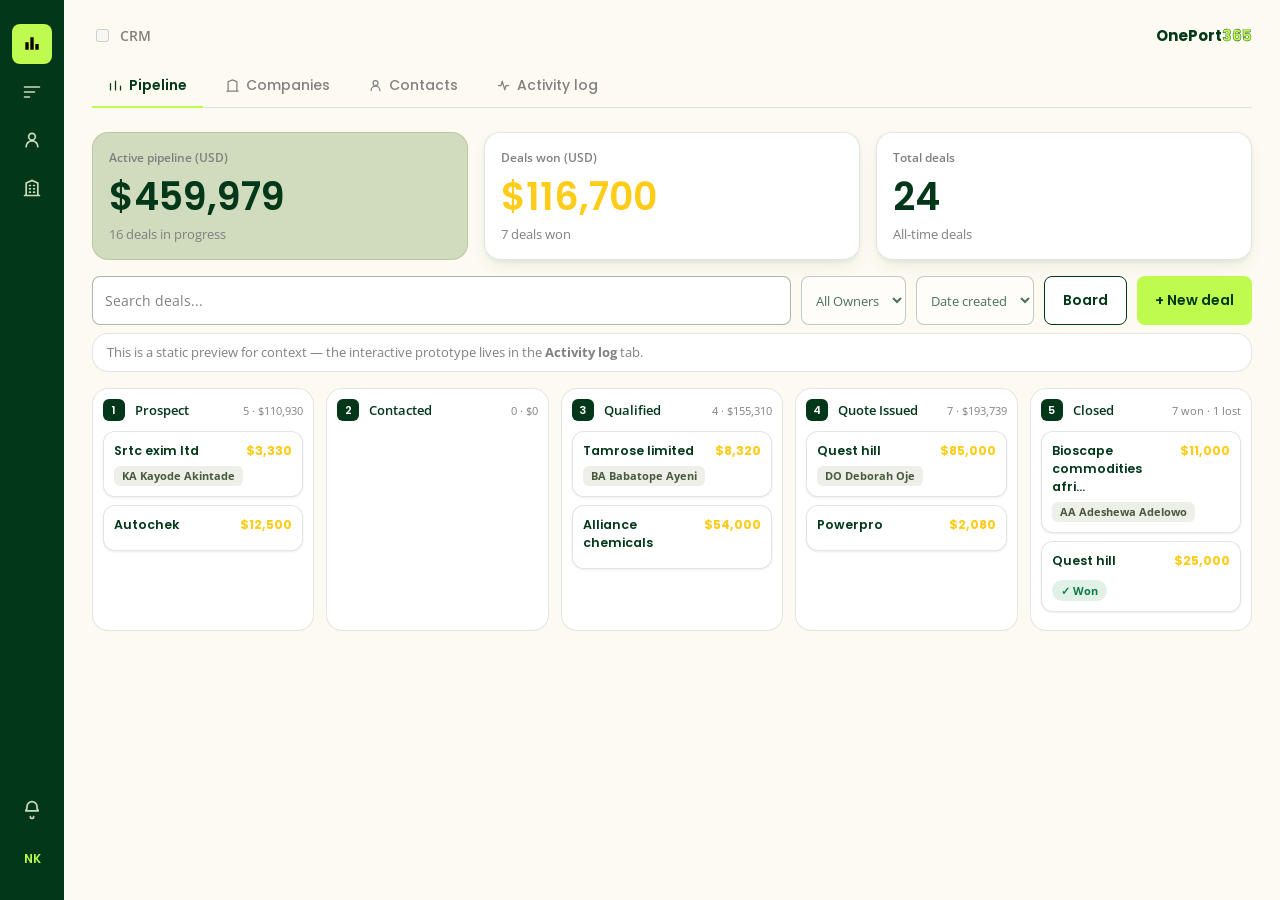
==== index.html @ f482fa31 "Adopt the real OnePort 365 design system across the activity log build Nkechi shared the official On" ====
<!doctype html>
<html lang="en">
<head>
  <meta charset="UTF-8" />
  <meta name="viewport" content="width=device-width, initial-scale=1.0" />
  <title>OnePort365 CRM — Activity Log Prototype</title>
  <link rel="preconnect" href="https://fonts.googleapis.com" />
  <link rel="preconnect" href="https://fonts.gstatic.com" crossorigin />
  <link rel="stylesheet" href="https://fonts.googleapis.com/css2?family=Poppins:wght@400;600;700&family=Open+Sans:wght@400;500;700&display=swap" />
  <link rel="stylesheet" href="styles.css" />
</head>
<body>
  <div class="app">
    <!-- Sidebar -->
    <aside class="sidebar">
      <div class="sidebar-icon active" title="CRM">
        <svg viewBox="0 0 24 24"><path d="M4 19h4V10H4v9zm6 0h4V4h-4v15zm6 0h4v-7h-4v7z"/></svg>
      </div>
      <div class="sidebar-icon" title="Pipeline">
        <svg viewBox="0 0 24 24"><path d="M3 6h18M3 12h12M3 18h6" stroke="currentColor" stroke-width="2" fill="none" stroke-linecap="round"/></svg>
      </div>
      <div class="sidebar-icon" title="Contacts">
        <svg viewBox="0 0 24 24"><path d="M12 12a4 4 0 100-8 4 4 0 000 8zm-7 8a7 7 0 0114 0" stroke="currentColor" stroke-width="2" fill="none" stroke-linecap="round"/></svg>
      </div>
      <div class="sidebar-icon" title="Companies">
        <svg viewBox="0 0 24 24"><path d="M3 21h18M5 21V6l7-3 7 3v15M9 9h1M14 9h1M9 13h1M14 13h1M9 17h1M14 17h1" stroke="currentColor" stroke-width="2" fill="none" stroke-linecap="round"/></svg>
      </div>
      <div class="sidebar-spacer"></div>
      <div class="sidebar-icon" title="Notifications">
        <svg viewBox="0 0 24 24"><path d="M6 8a6 6 0 1112 0c0 4 2 5 2 5H4s2-1 2-5zM10 20a2 2 0 004 0" stroke="currentColor" stroke-width="2" fill="none" stroke-linecap="round"/></svg>
      </div>
      <div class="sidebar-avatar" id="currentUserAvatar" title="Current user">NK</div>
    </aside>

    <!-- Main -->
    <main class="main">
      <header class="topbar">
        <div class="topbar-title">
          <input type="checkbox" disabled />
          <span>CRM</span>
        </div>
        <div class="brand">OnePort<span>365</span></div>
      </header>

      <nav class="tabs">
        <button class="tab-btn active" data-tab="pipeline">
          <svg viewBox="0 0 24 24" class="tab-icon"><path d="M4 19V9M12 19V5M20 19v-6" stroke="currentColor" stroke-width="2" fill="none" stroke-linecap="round"/></svg>
          Pipeline
        </button>
        <button class="tab-btn" data-tab="companies">
          <svg viewBox="0 0 24 24" class="tab-icon"><path d="M3 21h18M5 21V6l7-3 7 3v15" stroke="currentColor" stroke-width="2" fill="none" stroke-linecap="round"/></svg>
          Companies
        </button>
        <button class="tab-btn" data-tab="contacts">
          <svg viewBox="0 0 24 24" class="tab-icon"><path d="M12 12a4 4 0 100-8 4 4 0 000 8zm-7 8a7 7 0 0114 0" stroke="currentColor" stroke-width="2" fill="none" stroke-linecap="round"/></svg>
          Contacts
        </button>
        <button class="tab-btn" data-tab="activity">
          <svg viewBox="0 0 24 24" class="tab-icon"><path d="M4 12h4l2-7 4 14 2-7h4" stroke="currentColor" stroke-width="2" fill="none" stroke-linecap="round" stroke-linejoin="round"/></svg>
          Activity log
        </button>
      </nav>

      <!-- PIPELINE TAB (context stub, matches reference image) -->
      <section class="tab-panel active" id="panel-pipeline">
        <div class="stat-cards">
          <div class="stat-card highlight">
            <div class="stat-label">Active pipeline (USD)</div>
            <div class="stat-value">$459,979</div>
            <div class="stat-sub">16 deals in progress</div>
          </div>
          <div class="stat-card">
            <div class="stat-label">Deals won (USD)</div>
            <div class="stat-value gold">$116,700</div>
            <div class="stat-sub">7 deals won</div>
          </div>
          <div class="stat-card">
            <div class="stat-label">Total deals</div>
            <div class="stat-value">24</div>
            <div class="stat-sub">All-time deals</div>
          </div>
        </div>
        <div class="pipeline-toolbar">
          <input class="search-input" placeholder="Search deals..." disabled />
          <select disabled><option>All Owners</option></select>
          <select disabled><option>Date created</option></select>
          <button class="btn btn-outline" disabled>Board</button>
          <button class="btn btn-primary" disabled>+ New deal</button>
        </div>
        <div class="pipeline-note">This is a static preview for context — the interactive prototype lives in the <strong>Activity log</strong> tab.</div>
        <div class="board">
          <div class="board-col">
            <div class="board-col-head"><span class="stage-num">1</span> Prospect <span class="board-col-count">5 · $110,930</span></div>
            <div class="deal-card"><div class="deal-top"><span>Srtc exim ltd</span><b>$3,330</b></div><span class="chip-owner">KA Kayode Akintade</span></div>
            <div class="deal-card"><div class="deal-top"><span>Autochek</span><b>$12,500</b></div></div>
          </div>
          <div class="board-col">
            <div class="board-col-head"><span class="stage-num">2</span> Contacted <span class="board-col-count">0 · $0</span></div>
          </div>
          <div class="board-col">
            <div class="board-col-head"><span class="stage-num">3</span> Qualified <span class="board-col-count">4 · $155,310</span></div>
            <div class="deal-card"><div class="deal-top"><span>Tamrose limited</span><b>$8,320</b></div><span class="chip-owner">BA Babatope Ayeni</span></div>
            <div class="deal-card"><div class="deal-top"><span>Alliance chemicals</span><b>$54,000</b></div></div>
          </div>
          <div class="board-col">
            <div class="board-col-head"><span class="stage-num">4</span> Quote Issued <span class="board-col-count">7 · $193,739</span></div>
            <div class="deal-card"><div class="deal-top"><span>Quest hill</span><b>$85,000</b></div><span class="chip-owner">DO Deborah Oje</span></div>
            <div class="deal-card"><div class="deal-top"><span>Powerpro</span><b>$2,080</b></div></div>
          </div>
          <div class="board-col">
            <div class="board-col-head"><span class="stage-num">5</span> Closed <span class="board-col-count">7 won · 1 lost</span></div>
            <div class="deal-card"><div class="deal-top"><span>Bioscape commodities afri...</span><b>$11,000</b></div><span class="chip-owner">AA Adeshewa Adelowo</span></div>
            <div class="deal-card"><div class="deal-top"><span>Quest hill</span><b>$25,000</b></div><span class="won-tag">✓ Won</span></div>
          </div>
        </div>
      </section>

      <!-- COMPANIES TAB (stub) -->
      <section class="tab-panel" id="panel-companies">
        <div class="empty-stub">
          <h3>Companies</h3>
          <p>Not part of this prototype. See the <strong>Activity log</strong> tab for the interactive flow.</p>
        </div>
      </section>

      <!-- CONTACTS TAB (stub) -->
      <section class="tab-panel" id="panel-contacts">
        <div class="empty-stub">
          <h3>Contacts</h3>
          <p>Not part of this prototype. See the <strong>Activity log</strong> tab for the interactive flow.</p>
        </div>
      </section>

      <!-- ACTIVITY LOG TAB -->
      <section class="tab-panel" id="panel-activity">
        <div class="activity-header">
          <div>
            <h2>Activity log</h2>
            <p class="muted" id="activityCountLabel">Showing all activity</p>
          </div>
          <button class="btn btn-primary" id="openAddActivity">+ Add activity</button>
        </div>

        <div class="activity-toolbar">
          <input type="search" id="activitySearch" class="search-input" placeholder="Search by customer, sales owner or meeting type..." />
          <label class="field-inline">
            <span>Sales team</span>
            <select id="repFilter">
              <option value="all">All reps (manager view)</option>
            </select>
          </label>
          <label class="field-inline">
            <span>Status</span>
            <select id="statusFilter">
              <option value="all">All statuses</option>
              <option value="Scheduled">Scheduled</option>
              <option value="Completed">Completed</option>
              <option value="Cancelled">Cancelled</option>
            </select>
          </label>
          <button class="btn btn-ghost" id="resetDataBtn" title="Reset prototype data">Reset demo data</button>
        </div>

        <div class="table-wrap">
          <table class="activity-table">
            <thead>
              <tr>
                <th>Customer name</th>
                <th>Date</th>
                <th>Time</th>
                <th>Sales owner</th>
                <th>Meeting type</th>
                <th>Status</th>
                <th class="action-col">Action</th>
              </tr>
            </thead>
            <tbody id="activityTableBody">
              <!-- rendered by app.js -->
            </tbody>
          </table>
          <div class="table-empty" id="tableEmptyState" hidden>No activity logged yet — click “Add activity” to log the first one.</div>
        </div>
      </section>
    </main>
  </div>

  <!-- Add / View / Edit Activity Modal -->
  <div class="modal-overlay" id="activityModalOverlay" hidden>
    <div class="modal" role="dialog" aria-modal="true" aria-labelledby="modalTitle">
      <div class="modal-head">
        <div>
          <h3 id="modalTitle">Add Activity</h3>
          <p class="muted" id="modalSubtitle">Enter the details below to add a new activity</p>
        </div>
        <button class="modal-close" id="closeModalBtn" aria-label="Close">&times;</button>
      </div>

      <form id="activityForm">
        <div class="field">
          <label class="op-input-wrap" for="fCustomer">
            <span class="op-notch">Customer / Company <span class="req">*</span></span>
            <input list="companyList" id="fCustomer" required placeholder="Select or type a company name" />
            <datalist id="companyList"></datalist>
          </label>
        </div>

        <div class="field">
          <label class="op-input-wrap" for="fMeetingType">
            <span class="op-notch">Meeting Type <span class="req">*</span></span>
            <select id="fMeetingType" required>
              <option value="Call">Call</option>
              <option value="Email">Email</option>
              <option value="In-Person Meeting">In-Person Meeting</option>
              <option value="TBD">TBD</option>
            </select>
          </label>
        </div>

        <div class="field">
          <label class="op-input-wrap" for="fPurpose">
            <span class="op-notch" id="fPurposeLabel">Call Purpose <span class="req">*</span></span>
            <input id="fPurpose" required placeholder="What is this call about" />
          </label>
        </div>

        <div class="field-row">
          <div class="field">
            <label class="op-input-wrap" for="fDate">
              <span class="op-notch">Date <span class="req">*</span></span>
              <input type="date" id="fDate" required />
            </label>
          </div>
          <div class="field">
            <label class="op-input-wrap" for="fTime">
              <span class="op-notch">Time <span class="req">*</span></span>
              <input type="time" id="fTime" required />
            </label>
          </div>
        </div>

        <div class="field-row">
          <div class="field">
            <label class="op-input-wrap" for="fDuration">
              <span class="op-notch">Duration (minutes)</span>
              <input type="number" id="fDuration" min="0" placeholder="Eg 30" />
            </label>
          </div>
          <div class="field">
            <label class="op-input-wrap" for="fOwner">
              <span class="op-notch">Sales owner <span class="req">*</span></span>
              <select id="fOwner" required></select>
            </label>
          </div>
        </div>

        <div class="field" id="statusFieldWrap" hidden>
          <label class="op-input-wrap" for="fStatus">
            <span class="op-notch">Status</span>
            <select id="fStatus">
              <option value="Scheduled">Scheduled</option>
              <option value="Completed">Completed</option>
              <option value="Cancelled">Cancelled</option>
            </select>
          </label>
        </div>

        <div class="field">
          <label class="op-input-wrap" for="fNotes">
            <span class="op-notch">Notes <span class="req">*</span></span>
            <textarea id="fNotes" required placeholder="Additional notes" rows="3"></textarea>
          </label>
        </div>

        <div class="modal-actions">
          <button type="button" class="btn btn-danger-text" id="deleteActivityBtn" hidden>Delete</button>
          <div class="modal-actions-right">
            <button type="button" class="btn btn-outline" id="cancelModalBtn">Cancel</button>
            <button type="submit" class="btn btn-primary" id="saveActivityBtn">Save Activity</button>
          </div>
        </div>
      </form>
    </div>
  </div>

  <div class="toast" id="toast" hidden></div>

  <script src="app.js"></script>
</body>
</html>
---- styles.css ----
@import url("./design/tokens.css");

* { box-sizing: border-box; }

[hidden] { display: none !important; }

@media (prefers-reduced-motion: reduce) {
  * { animation-duration: 0.01ms !important; transition-duration: 0.01ms !important; }
}

body {
  margin: 0;
  background: var(--op-cream);
  color: var(--op-silver-dark);
  font-family: var(--op-font-body);
  font-size: 14px;
  font-variant-numeric: tabular-nums;
  -webkit-font-smoothing: antialiased;
}

:focus-visible {
  outline: 2px solid var(--op-dark-green);
  outline-offset: 2px;
}

.app {
  display: flex;
  min-height: 100vh;
}

/* Sidebar */
.sidebar {
  width: 64px;
  background: var(--op-dark-green);
  display: flex;
  flex-direction: column;
  align-items: center;
  padding: var(--op-space-6) 0;
  gap: var(--op-space-2);
  flex-shrink: 0;
}

.sidebar-icon {
  width: 40px;
  height: 40px;
  display: flex;
  align-items: center;
  justify-content: center;
  border-radius: var(--op-radius-md);
  color: var(--op-light-green);
  cursor: pointer;
}

.sidebar-icon svg { width: 20px; height: 20px; }
.sidebar-icon.active { background: var(--op-accent-lime); color: var(--op-dark-green); }
.sidebar-icon:hover:not(.active) { background: rgba(255, 255, 255, 0.1); color: #fff; }
.sidebar-spacer { flex: 1; }

.sidebar-avatar {
  width: 34px;
  height: 34px;
  border-radius: var(--op-radius-lg);
  background: var(--op-avatar-1-bg);
  color: var(--op-avatar-1-text);
  display: flex;
  align-items: center;
  justify-content: center;
  font-family: var(--op-font-display);
  font-weight: 600;
  font-size: 12px;
  margin-top: 4px;
}

/* Main */
.main {
  flex: 1;
  min-width: 0;
  padding: var(--op-space-6) 28px 40px;
}

.topbar {
  display: flex;
  align-items: center;
  justify-content: space-between;
  margin-bottom: 18px;
}

.topbar-title {
  display: flex;
  align-items: center;
  gap: var(--op-space-2);
  font-weight: 600;
  color: var(--op-silver-light);
}

.brand {
  font-family: var(--op-font-display);
  font-weight: 700;
  color: var(--op-dark-green);
  font-size: 15px;
}
.brand span { color: var(--op-accent-lime); -webkit-text-stroke: 0.4px var(--op-dark-green); }

.tabs {
  display: flex;
  gap: 6px;
  border-bottom: 1px solid var(--op-border-card);
  margin-bottom: var(--op-space-6);
}

.tab-btn {
  display: flex;
  align-items: center;
  gap: 6px;
  border: none;
  background: none;
  padding: 10px var(--op-space-4);
  font-family: var(--op-font-display);
  font-size: 14px;
  font-weight: 500;
  color: var(--op-silver-light);
  cursor: pointer;
  border-bottom: 2px solid transparent;
  margin-bottom: -1px;
}

.tab-icon { width: 15px; height: 15px; }

.tab-btn:hover { color: var(--op-dark-green); }
.tab-btn.active {
  color: var(--op-dark-green);
  border-bottom-color: var(--op-accent-lime);
  font-weight: 600;
}

.tab-panel { display: none; }
.tab-panel.active { display: block; }

.empty-stub {
  background: var(--op-white);
  border: 1px dashed var(--op-border-card);
  border-radius: var(--op-radius-xl);
  padding: 48px;
  text-align: center;
  color: var(--op-silver-light);
}
.empty-stub h3 { margin-top: 0; color: var(--op-dark-green); font-family: var(--op-font-display); }

/* Pipeline stub */
.stat-cards {
  display: grid;
  grid-template-columns: repeat(3, minmax(0, 1fr));
  gap: var(--op-space-4);
  margin-bottom: var(--op-space-4);
}
.stat-card {
  background: var(--op-white);
  border: 1px solid var(--op-border-card);
  border-radius: var(--op-radius-xl);
  padding: var(--op-space-4);
  box-shadow: var(--op-elevation-2);
}
.stat-card.highlight { background: var(--op-light-green); border-color: var(--op-border-card); box-shadow: none; }
.stat-label { font-size: 12px; font-weight: 600; color: var(--op-silver-light); margin-bottom: var(--op-space-3); }
.stat-value { font-family: var(--op-font-display); font-size: 38px; font-weight: 600; line-height: 1; color: var(--op-dark-green); }
.stat-value.gold { color: var(--op-gold); }
.stat-sub { font-size: 12.5px; color: var(--op-silver-light); margin-top: 10px; }

.pipeline-toolbar {
  display: flex;
  gap: 10px;
  margin-bottom: var(--op-space-2);
  flex-wrap: wrap;
}
.pipeline-toolbar select { padding: 8px 10px; border-radius: var(--op-radius-md); border: 1.5px solid var(--op-border-input); background: var(--op-white); color: var(--op-dark-green); font-family: inherit; }
.pipeline-note {
  font-size: 12.5px;
  color: var(--op-silver-light);
  background: var(--op-white);
  border: 1px solid var(--op-border-card);
  border-radius: var(--op-radius-xl);
  padding: 10px 14px;
  margin-bottom: var(--op-space-4);
}

.board {
  display: grid;
  grid-template-columns: repeat(5, minmax(0, 1fr));
  gap: var(--op-space-3);
}
.board-col {
  background: var(--op-white);
  border: 1px solid var(--op-border-card);
  border-radius: var(--op-radius-xl);
  padding: 10px;
  min-height: 120px;
}
.board-col-head {
  font-size: 12.5px;
  font-weight: 600;
  display: flex;
  align-items: center;
  gap: 10px;
  margin-bottom: 10px;
  color: var(--op-dark-green);
}
.board-col-head .stage-num {
  width: 22px; height: 22px; border-radius: var(--op-radius-sm);
  background: var(--op-dark-green); color: #fff;
  display: grid; place-items: center;
  font-family: var(--op-font-display); font-weight: 600; font-size: 11px;
  flex-shrink: 0;
}
.board-col-count { margin-left: auto; font-weight: 400; color: var(--op-silver-light); font-size: 11px; }

.deal-card {
  background: var(--op-white);
  border: 1px solid var(--op-border-card);
  border-radius: var(--op-radius-lg);
  padding: 10px;
  margin-bottom: 8px;
  font-size: 12.5px;
  box-shadow: var(--op-elevation-1);
}
.deal-top { display: flex; justify-content: space-between; margin-bottom: 6px; gap: 8px; font-family: var(--op-font-display); font-weight: 600; color: var(--op-dark-green); }
.deal-top b { color: var(--op-gold); }
.chip-owner { display: inline-block; font-size: 10.5px; font-weight: 700; padding: 3px 8px; border-radius: var(--op-radius-sm); background: var(--op-chip-neutral-bg); color: var(--op-chip-neutral-text); }
.won-tag { display: inline-flex; align-items: center; gap: 4px; margin-top: 4px; font-size: 11px; font-weight: 700; padding: 3px 9px; border-radius: var(--op-radius-full); background: var(--op-chip-success-bg); color: var(--op-chip-success-text); }

/* Activity log */
.activity-header {
  display: flex;
  align-items: flex-start;
  justify-content: space-between;
  margin-bottom: var(--op-space-4);
  gap: var(--op-space-3);
}
.activity-header h2 { margin: 0 0 4px; font-family: var(--op-font-display); font-weight: 600; color: var(--op-dark-green); text-wrap: balance; }
.muted { color: var(--op-silver-light); margin: 0; font-size: 12.5px; }

.activity-toolbar {
  display: flex;
  align-items: center;
  gap: var(--op-space-3);
  margin-bottom: var(--op-space-4);
  flex-wrap: wrap;
}

.search-input {
  flex: 1;
  min-width: 220px;
  padding: 9px 12px;
  border-radius: var(--op-radius-md);
  border: 1.5px solid var(--op-border-input);
  font-size: 13.5px;
  font-family: inherit;
  background: var(--op-white);
  color: var(--op-dark-green);
}
.search-input:hover { border-color: var(--op-dark-green); }
.search-input:focus-visible { border-color: var(--op-dark-green); border-width: 2px; box-shadow: var(--op-focus-ring); outline: none; }
.search-input::placeholder { color: var(--op-silver-light); }

.field-inline {
  display: flex;
  align-items: center;
  gap: 6px;
  font-size: 12.5px;
  color: var(--op-silver-light);
}
.field-inline select {
  padding: 8px 10px;
  border-radius: var(--op-radius-md);
  border: 1.5px solid var(--op-border-input);
  background: var(--op-white);
  font-family: inherit;
  font-size: 13px;
  color: var(--op-dark-green);
}

.btn {
  border: none;
  border-radius: var(--op-radius-md);
  padding: 13px 18px;
  font-family: var(--op-font-display);
  font-size: 14px;
  font-weight: 600;
  cursor: pointer;
  transition: background-color .16s, color .16s;
}
.btn-primary { background: var(--op-accent-lime); color: var(--op-dark-green); }
.btn-primary:hover { background: var(--op-accent-lime-hover); }
.btn-outline { background: var(--op-white); border: 1.5px solid var(--op-dark-green); color: var(--op-dark-green); }
.btn-outline:hover { background: var(--op-dark-green); color: var(--op-accent-lime); }
.btn-ghost { background: transparent; color: var(--op-dark-green); border: none; text-decoration: underline; text-underline-offset: 2px; font-family: var(--op-font-body); font-weight: 700; padding: 9px 4px; }
.btn-ghost:hover { color: var(--op-success); }
.btn-danger-text { background: none; color: var(--op-chip-error-text); font-family: var(--op-font-body); font-weight: 700; padding: 9px 4px; border: none; cursor: pointer; }

.table-wrap {
  background: var(--op-white);
  border: 1px solid var(--op-border-card);
  border-radius: var(--op-radius-xl);
  overflow-x: auto;
  box-shadow: var(--op-elevation-1);
}

.activity-table { width: 100%; min-width: 720px; border-collapse: collapse; }
.activity-table th {
  text-align: left;
  font-family: var(--op-font-body);
  font-size: 11px;
  text-transform: uppercase;
  letter-spacing: .09em;
  font-weight: 700;
  color: var(--op-silver-light);
  background: var(--op-chip-neutral-bg);
  padding: 12px 16px;
  border-bottom: 1px solid var(--op-border-card);
  white-space: nowrap;
}
.activity-table td {
  padding: 12px 16px;
  border-bottom: 1px solid var(--op-border-divider);
  font-size: 13.5px;
  vertical-align: middle;
}
.activity-table tbody tr:last-child td { border-bottom: none; }
.activity-table tbody tr:hover { background: var(--op-chip-neutral-bg); }
.action-col { width: 90px; }

.customer-name { font-weight: 700; color: var(--op-dark-green); }

.owner-cell { display: flex; align-items: center; gap: 8px; }
.owner-avatar {
  width: 28px; height: 28px; border-radius: var(--op-radius-sm);
  font-family: var(--op-font-display); font-size: 11px; font-weight: 600;
  display: flex; align-items: center; justify-content: center;
  flex-shrink: 0;
}

.meeting-badge {
  display: inline-flex;
  align-items: center;
  gap: 4px;
  padding: 5px 11px;
  border-radius: var(--op-radius-sm);
  background: var(--op-chip-mode-bg);
  color: var(--op-chip-mode-text);
  font-size: 12px;
  font-weight: 700;
  white-space: nowrap;
}

.status-badge {
  display: inline-flex;
  align-items: center;
  gap: 6px;
  padding: 5px 11px;
  border-radius: var(--op-radius-sm);
  font-size: 12px;
  font-weight: 700;
  white-space: nowrap;
}
.status-badge::before {
  content: "";
  width: 6px; height: 6px; border-radius: 50%;
  background: currentColor;
  flex-shrink: 0;
}
.status-Scheduled { background: var(--op-chip-warning-bg); color: var(--op-chip-warning-text); }
.status-Completed { background: var(--op-chip-success-bg); color: var(--op-chip-success-text); }
.status-Cancelled { background: var(--op-chip-error-bg); color: var(--op-chip-error-text); }

.view-edit-btn {
  border: 1.5px solid var(--op-dark-green);
  background: var(--op-white);
  border-radius: var(--op-radius-md);
  padding: 6px 12px;
  font-family: var(--op-font-display);
  font-size: 12.5px;
  font-weight: 600;
  cursor: pointer;
  color: var(--op-dark-green);
  white-space: nowrap;
  transition: background-color .16s, color .16s;
}
.view-edit-btn:hover { background: var(--op-dark-green); color: var(--op-accent-lime); }

.table-empty {
  padding: 40px 16px;
  text-align: center;
  color: var(--op-silver-light);
  font-size: 13.5px;
}

/* Modal */
.modal-overlay {
  position: fixed;
  inset: 0;
  background: rgba(2, 56, 25, .45);
  display: flex;
  align-items: center;
  justify-content: center;
  z-index: 50;
  padding: var(--op-space-4);
}

.modal {
  background: var(--op-white);
  border-radius: var(--op-radius-xl);
  width: 100%;
  max-width: 460px;
  max-height: 90vh;
  overflow-y: auto;
  padding: var(--op-space-6);
  box-shadow: var(--op-elevation-3);
}

.modal-head {
  display: flex;
  justify-content: space-between;
  align-items: flex-start;
  margin-bottom: var(--op-space-4);
  gap: var(--op-space-3);
}
.modal-head h3 { margin: 0 0 4px; font-family: var(--op-font-display); font-weight: 600; color: var(--op-dark-green); }
.modal-close {
  border: none;
  background: none;
  font-size: 22px;
  line-height: 1;
  cursor: pointer;
  color: var(--op-silver-light);
}

/* Floating notched-label input — the OnePort 365 input foundation */
.field { margin-bottom: var(--op-space-4); }
.field-row { display: grid; grid-template-columns: 1fr 1fr; gap: var(--op-space-3); margin-bottom: var(--op-space-4); }
.field-row .field { margin-bottom: 0; }
.req { color: var(--op-error); }

.op-input-wrap {
  position: relative;
  display: block;
  border: 1.5px solid var(--op-border-input);
  border-radius: var(--op-radius-md);
  padding: 15px 14px;
  background: var(--op-white);
}
.op-input-wrap:hover { border-color: var(--op-dark-green); }
.op-input-wrap:focus-within {
  border: 2px solid var(--op-dark-green);
  padding: 14px 13px;
  box-shadow: var(--op-focus-ring);
}
.op-notch {
  position: absolute;
  top: -8px;
  left: 11px;
  background: var(--op-white);
  padding: 0 5px;
  font-size: 11px;
  font-weight: 600;
  color: var(--op-silver-light);
  pointer-events: none;
}
.op-input-wrap:hover .op-notch { color: var(--op-dark-green); }
.op-input-wrap:focus-within .op-notch { color: var(--op-dark-green); }

.op-input-wrap.has-error { border: 2px solid var(--op-error); padding: 14px 13px; }
.op-input-wrap.has-error .op-notch { color: var(--op-error); }

.field input, .field select, .field textarea {
  border: none;
  outline: none;
  width: 100%;
  font-size: 14px;
  font-family: var(--op-font-body);
  color: var(--op-dark-green);
  background: transparent;
}
.field input::placeholder, .field textarea::placeholder { color: var(--op-silver-light); }
.field textarea { resize: vertical; }
.field select { cursor: pointer; }

.modal-actions {
  display: flex;
  align-items: center;
  justify-content: space-between;
  margin-top: var(--op-space-4);
  gap: 10px;
}
.modal-actions-right { display: flex; gap: 10px; margin-left: auto; }

.toast {
  position: fixed;
  bottom: 24px;
  left: 50%;
  transform: translateX(-50%);
  background: var(--op-dark-green);
  color: var(--op-cream);
  padding: 10px 18px;
  border-radius: var(--op-radius-md);
  font-family: var(--op-font-body);
  font-weight: 600;
  font-size: 13px;
  box-shadow: var(--op-elevation-hero);
  z-index: 60;
}

@media (max-width: 900px) {
  .board { grid-template-columns: repeat(2, minmax(0,1fr)); }
  .stat-cards { grid-template-columns: 1fr; }
}
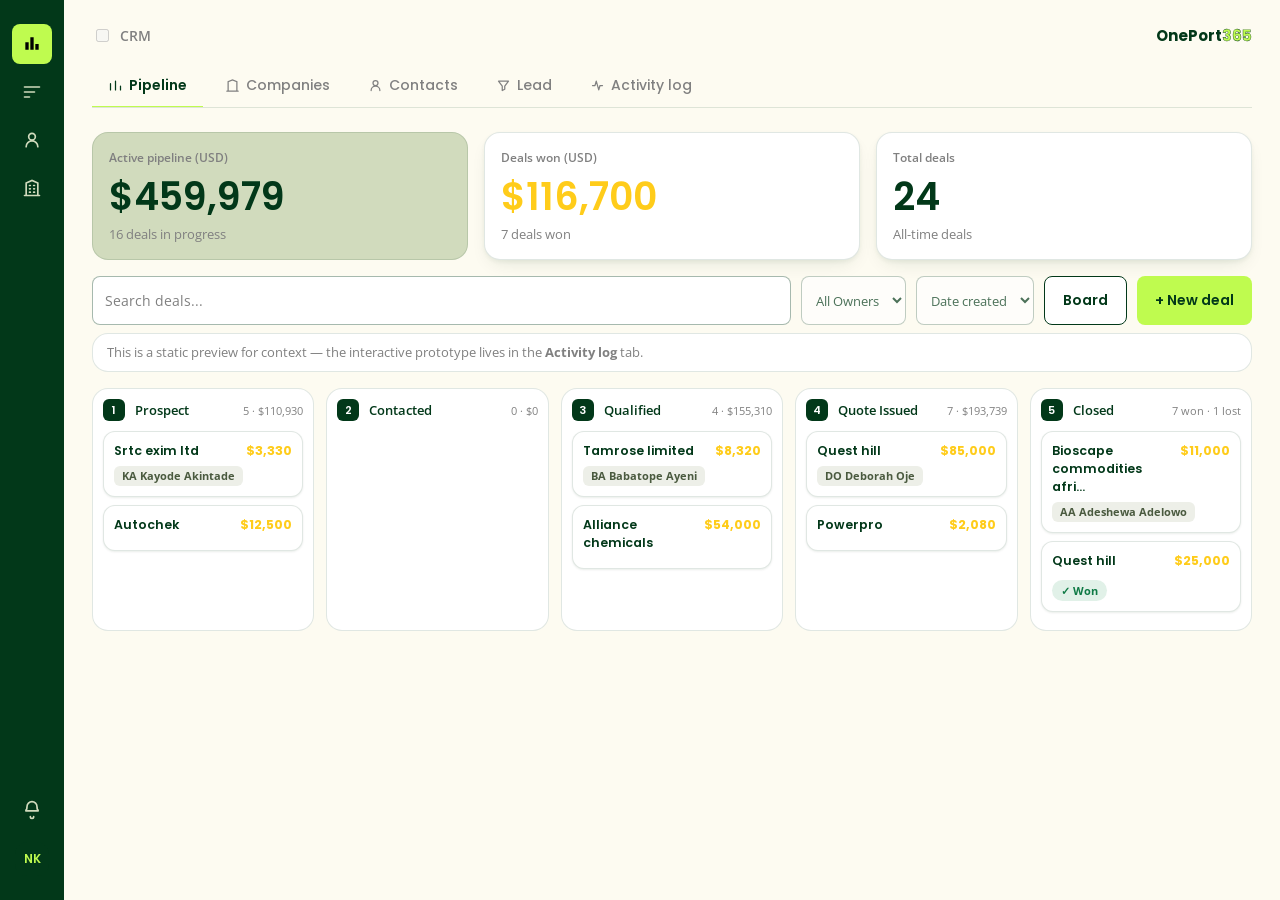
==== commit d7686f7b: "Add Lead tab to CRM prototype with lead table, view page and sales team assignment Lead table shows " ====
--- a/index.html
+++ b/index.html
@@ -3,7 +3,7 @@
 <head>
   <meta charset="UTF-8" />
   <meta name="viewport" content="width=device-width, initial-scale=1.0" />
-  <title>OnePort365 CRM — Activity Log Prototype</title>
+  <title>OnePort365 CRM — Lead &amp; Activity Prototype</title>
   <link rel="preconnect" href="https://fonts.googleapis.com" />
   <link rel="preconnect" href="https://fonts.gstatic.com" crossorigin />
   <link rel="stylesheet" href="https://fonts.googleapis.com/css2?family=Poppins:wght@400;600;700&family=Open+Sans:wght@400;500;700&display=swap" />
@@ -55,6 +55,10 @@
           <svg viewBox="0 0 24 24" class="tab-icon"><path d="M12 12a4 4 0 100-8 4 4 0 000 8zm-7 8a7 7 0 0114 0" stroke="currentColor" stroke-width="2" fill="none" stroke-linecap="round"/></svg>
           Contacts
         </button>
+        <button class="tab-btn" data-tab="lead">
+          <svg viewBox="0 0 24 24" class="tab-icon"><path d="M4 5h16l-6 8v5l-4 2v-7L4 5z" stroke="currentColor" stroke-width="2" fill="none" stroke-linejoin="round"/></svg>
+          Lead
+        </button>
         <button class="tab-btn" data-tab="activity">
           <svg viewBox="0 0 24 24" class="tab-icon"><path d="M4 12h4l2-7 4 14 2-7h4" stroke="currentColor" stroke-width="2" fill="none" stroke-linecap="round" stroke-linejoin="round"/></svg>
           Activity log
@@ -128,6 +132,116 @@
         <div class="empty-stub">
           <h3>Contacts</h3>
           <p>Not part of this prototype. See the <strong>Activity log</strong> tab for the interactive flow.</p>
+        </div>
+      </section>
+
+      <!-- LEAD TAB -->
+      <section class="tab-panel" id="panel-lead">
+        <!-- Lead list -->
+        <div id="leadListView">
+          <div class="stat-cards">
+            <div class="stat-card highlight">
+              <div class="stat-label">New leads</div>
+              <div class="stat-value" id="leadStatTotal">0</div>
+              <div class="stat-sub">From website enquiries</div>
+            </div>
+            <div class="stat-card">
+              <div class="stat-label">Awaiting assignment</div>
+              <div class="stat-value gold" id="leadStatUnassigned">0</div>
+              <div class="stat-sub">Not yet with a sales team member</div>
+            </div>
+            <div class="stat-card">
+              <div class="stat-label">Assigned</div>
+              <div class="stat-value" id="leadStatAssigned">0</div>
+              <div class="stat-sub">With the sales team</div>
+            </div>
+          </div>
+
+          <div class="activity-toolbar">
+            <input type="search" id="leadSearch" class="search-input" placeholder="Search by name, company, email or phone..." />
+            <label class="field-inline">
+              <span>Shipment mode</span>
+              <select id="leadModeFilter">
+                <option value="all">All modes</option>
+              </select>
+            </label>
+            <label class="field-inline">
+              <span>Assigned to</span>
+              <select id="leadAssigneeFilter">
+                <option value="all">Everyone</option>
+                <option value="unassigned">Unassigned</option>
+              </select>
+            </label>
+          </div>
+
+          <p class="muted table-count" id="leadCountLabel">Showing all leads</p>
+
+          <div class="table-wrap">
+            <table class="activity-table lead-table">
+              <thead>
+                <tr>
+                  <th>Customer full name</th>
+                  <th>Company name</th>
+                  <th>Company address</th>
+                  <th>Phone number</th>
+                  <th>Email</th>
+                  <th>Country</th>
+                  <th>Shipment mode</th>
+                  <th>Assigned to</th>
+                  <th class="action-col">Action</th>
+                </tr>
+              </thead>
+              <tbody id="leadTableBody">
+                <!-- rendered by leads.js -->
+              </tbody>
+            </table>
+            <div class="table-empty" id="leadEmptyState" hidden>No leads match your search or filters.</div>
+          </div>
+        </div>
+
+        <!-- Lead view page -->
+        <div id="leadDetailView" hidden>
+          <button type="button" class="back-link" id="leadBackBtn">
+            <svg viewBox="0 0 24 24" aria-hidden="true"><path d="M15 18l-6-6 6-6" stroke="currentColor" stroke-width="2" fill="none" stroke-linecap="round" stroke-linejoin="round"/></svg>
+            Back to leads
+          </button>
+
+          <div class="lead-hero">
+            <span class="lead-hero-avatar" id="leadDetailAvatar"></span>
+            <div class="lead-hero-text">
+              <h2 id="leadDetailName"></h2>
+              <p class="muted" id="leadDetailCompany"></p>
+            </div>
+            <div class="lead-hero-chips" id="leadDetailChips"></div>
+          </div>
+
+          <div class="lead-detail-grid">
+            <div class="panel-card">
+              <div class="eyebrow">Lead details</div>
+              <dl class="detail-list" id="leadDetailList">
+                <!-- rendered by leads.js -->
+              </dl>
+            </div>
+
+            <div class="panel-card assign-card">
+              <div class="eyebrow">Assign to sales team</div>
+              <p class="muted assign-help">Pick a sales team member to own this lead. They'll see it in their queue.</p>
+
+              <div class="assign-current" id="leadAssignCurrent"></div>
+
+              <div class="field">
+                <label class="op-input-wrap" for="leadAssignSelect">
+                  <span class="op-notch">Sales team <span class="req">*</span></span>
+                  <select id="leadAssignSelect">
+                    <option value="">Select a sales team member</option>
+                  </select>
+                </label>
+                <p class="field-error" id="leadAssignError" hidden>Select a sales team member to assign this lead.</p>
+              </div>
+
+              <button type="button" class="btn btn-primary btn-block" id="leadAssignBtn">Assign lead</button>
+            </div>
+          </div>
         </div>
       </section>
 
@@ -158,7 +272,6 @@
               <option value="Cancelled">Cancelled</option>
             </select>
           </label>
-          <button class="btn btn-ghost" id="resetDataBtn" title="Reset prototype data">Reset demo data</button>
         </div>
 
         <div class="table-wrap">
@@ -166,10 +279,10 @@
             <thead>
               <tr>
                 <th>Customer name</th>
+                <th>Sales owner</th>
+                <th>Meeting type</th>
                 <th>Date</th>
                 <th>Time</th>
-                <th>Sales owner</th>
-                <th>Meeting type</th>
                 <th>Status</th>
                 <th class="action-col">Action</th>
               </tr>
@@ -184,7 +297,7 @@
     </main>
   </div>
 
-  <!-- Add / View / Edit Activity Modal -->
+  <!-- Add / View / Edit Activity modal (view opens read-only, Edit unlocks it) -->
   <div class="modal-overlay" id="activityModalOverlay" hidden>
     <div class="modal" role="dialog" aria-modal="true" aria-labelledby="modalTitle">
       <div class="modal-head">
@@ -253,7 +366,7 @@
           </div>
         </div>
 
-        <div class="field" id="statusFieldWrap" hidden>
+        <div class="field">
           <label class="op-input-wrap" for="fStatus">
             <span class="op-notch">Status</span>
             <select id="fStatus">
@@ -275,6 +388,7 @@
           <button type="button" class="btn btn-danger-text" id="deleteActivityBtn" hidden>Delete</button>
           <div class="modal-actions-right">
             <button type="button" class="btn btn-outline" id="cancelModalBtn">Cancel</button>
+            <button type="button" class="btn btn-primary" id="editModeBtn" hidden>Edit</button>
             <button type="submit" class="btn btn-primary" id="saveActivityBtn">Save Activity</button>
           </div>
         </div>
@@ -285,5 +399,6 @@
   <div class="toast" id="toast" hidden></div>
 
   <script src="app.js"></script>
+  <script src="leads.js"></script>
 </body>
 </html>
--- a/styles.css
+++ b/styles.css
@@ -106,9 +106,12 @@
   gap: 6px;
   border-bottom: 1px solid var(--op-border-card);
   margin-bottom: var(--op-space-6);
+  overflow-x: auto;
 }
 
 .tab-btn {
+  white-space: nowrap;
+  flex-shrink: 0;
   display: flex;
   align-items: center;
   gap: 6px;
@@ -371,7 +374,7 @@
 .status-Completed { background: var(--op-chip-success-bg); color: var(--op-chip-success-text); }
 .status-Cancelled { background: var(--op-chip-error-bg); color: var(--op-chip-error-text); }
 
-.view-edit-btn {
+.view-btn {
   border: 1.5px solid var(--op-dark-green);
   background: var(--op-white);
   border-radius: var(--op-radius-md);
@@ -384,7 +387,7 @@
   white-space: nowrap;
   transition: background-color .16s, color .16s;
 }
-.view-edit-btn:hover { background: var(--op-dark-green); color: var(--op-accent-lime); }
+.view-btn:hover { background: var(--op-dark-green); color: var(--op-accent-lime); }
 
 .table-empty {
   padding: 40px 16px;
@@ -469,6 +472,11 @@
 
 .op-input-wrap.has-error { border: 2px solid var(--op-error); padding: 14px 13px; }
 .op-input-wrap.has-error .op-notch { color: var(--op-error); }
+
+.op-input-wrap.is-readonly { background: var(--op-chip-neutral-bg); border-color: var(--op-border-card); }
+.op-input-wrap.is-readonly:hover { border-color: var(--op-border-card); }
+.op-input-wrap.is-readonly .op-notch { background: var(--op-chip-neutral-bg); }
+.op-input-wrap.is-readonly:hover .op-notch { color: var(--op-silver-light); }
 
 .field input, .field select, .field textarea {
   border: none;
@@ -482,6 +490,11 @@
 .field input::placeholder, .field textarea::placeholder { color: var(--op-silver-light); }
 .field textarea { resize: vertical; }
 .field select { cursor: pointer; }
+.field input:disabled, .field select:disabled, .field textarea:disabled {
+  color: var(--op-silver-dark);
+  opacity: 1;
+  cursor: default;
+}
 
 .modal-actions {
   display: flex;
@@ -508,6 +521,115 @@
   z-index: 60;
 }
 
+
+/* Lead */
+.table-count { margin-bottom: var(--op-space-3); }
+.lead-table { min-width: 1080px; }
+.lead-table td { white-space: nowrap; }
+.lead-table td.wrap-cell { white-space: normal; min-width: 180px; max-width: 240px; color: var(--op-silver-dark); }
+.lead-table tbody tr { cursor: pointer; }
+.lead-email { color: var(--op-dark-green); }
+
+.assignee-chip {
+  display: inline-flex; align-items: center; gap: 6px;
+  font-size: 12.5px; font-weight: 700; color: var(--op-dark-green);
+}
+.assignee-chip .owner-avatar { width: 24px; height: 24px; font-size: 10px; }
+.status-Unassigned { background: var(--op-chip-warning-bg); color: var(--op-chip-warning-text); }
+.status-Assigned { background: var(--op-chip-success-bg); color: var(--op-chip-success-text); }
+
+.back-link {
+  display: inline-flex; align-items: center; gap: 4px;
+  border: none; background: none; padding: 4px 0; margin-bottom: var(--op-space-4);
+  font-family: var(--op-font-body); font-weight: 700; font-size: 13.5px;
+  color: var(--op-dark-green); cursor: pointer;
+}
+.back-link svg { width: 16px; height: 16px; }
+.back-link:hover { color: var(--op-success); }
+
+.lead-hero {
+  display: flex; align-items: center; gap: var(--op-space-4);
+  background: var(--op-dark-green); color: var(--op-cream);
+  border-radius: var(--op-radius-xl); padding: var(--op-space-6);
+  box-shadow: var(--op-elevation-hero);
+  margin-bottom: var(--op-space-4);
+  flex-wrap: wrap;
+}
+.lead-hero-avatar {
+  width: 62px; height: 62px; border-radius: var(--op-radius-xl);
+  display: grid; place-items: center; flex-shrink: 0;
+  font-family: var(--op-font-display); font-weight: 600; font-size: 20px;
+}
+.lead-hero-text { flex: 1; min-width: 200px; }
+.lead-hero h2 { margin: 0 0 4px; font-family: var(--op-font-display); font-weight: 600; font-size: 24px; color: var(--op-cream); }
+.lead-hero .muted { color: var(--op-light-green); font-size: 14px; }
+.lead-hero-chips { display: flex; gap: 8px; flex-wrap: wrap; }
+
+.lead-detail-grid {
+  display: grid;
+  grid-template-columns: minmax(0, 2fr) minmax(280px, 1fr);
+  gap: var(--op-space-4);
+  align-items: start;
+}
+.panel-card {
+  background: var(--op-white);
+  border: 1px solid var(--op-border-card);
+  border-radius: var(--op-radius-xl);
+  padding: var(--op-space-6);
+  box-shadow: var(--op-elevation-2);
+}
+.eyebrow {
+  font-size: 11px; font-weight: 700; text-transform: uppercase; letter-spacing: .1em;
+  color: var(--op-silver-light); margin-bottom: var(--op-space-4);
+}
+
+.detail-list {
+  display: grid;
+  grid-template-columns: repeat(2, minmax(0, 1fr));
+  margin: 0;
+  column-gap: var(--op-space-6);
+}
+.detail-item {
+  padding: 14px 0;
+  border-bottom: 1px solid var(--op-border-divider);
+  min-width: 0;
+}
+.detail-item.full { grid-column: 1 / -1; }
+.detail-item dt {
+  font-size: 11px; font-weight: 700; text-transform: uppercase; letter-spacing: .09em;
+  color: var(--op-silver-light); margin-bottom: 6px;
+}
+.detail-item dd {
+  margin: 0; font-size: 14.5px; color: var(--op-dark-green); font-weight: 600;
+  overflow-wrap: anywhere;
+}
+.detail-item dd a { color: var(--op-dark-green); text-decoration: none; border-bottom: 1.5px solid var(--op-dark-green); }
+
+.assign-card { position: sticky; top: var(--op-space-6); }
+.assign-help { margin: -8px 0 var(--op-space-4); }
+.assign-current {
+  display: flex; align-items: center; gap: 10px;
+  background: #F4F6EF; border: 1px solid rgba(2, 56, 25, .1);
+  border-radius: var(--op-radius-lg); padding: 9px 12px;
+  margin-bottom: var(--op-space-6);
+}
+.assign-current .owner-avatar { width: 34px; height: 34px; border-radius: 9px; font-size: 12px; }
+.assign-current-name { font-weight: 700; font-size: 14px; color: var(--op-dark-green); }
+.assign-current-role { font-size: 12px; color: var(--op-silver-light); }
+.assign-current.is-empty .owner-avatar { background: var(--op-chip-neutral-bg); color: var(--op-silver-light); }
+
+.field-error { color: var(--op-error); font-size: 11.5px; margin: 6px 0 0; }
+.btn-block { width: 100%; }
+
+@media (max-width: 900px) {
+  .lead-detail-grid { grid-template-columns: 1fr; }
+  .assign-card { position: static; }
+}
+@media (max-width: 560px) {
+  .detail-list { grid-template-columns: 1fr; }
+  .main { padding: 16px 16px 40px; }
+}
+
 @media (max-width: 900px) {
   .board { grid-template-columns: repeat(2, minmax(0,1fr)); }
   .stat-cards { grid-template-columns: 1fr; }
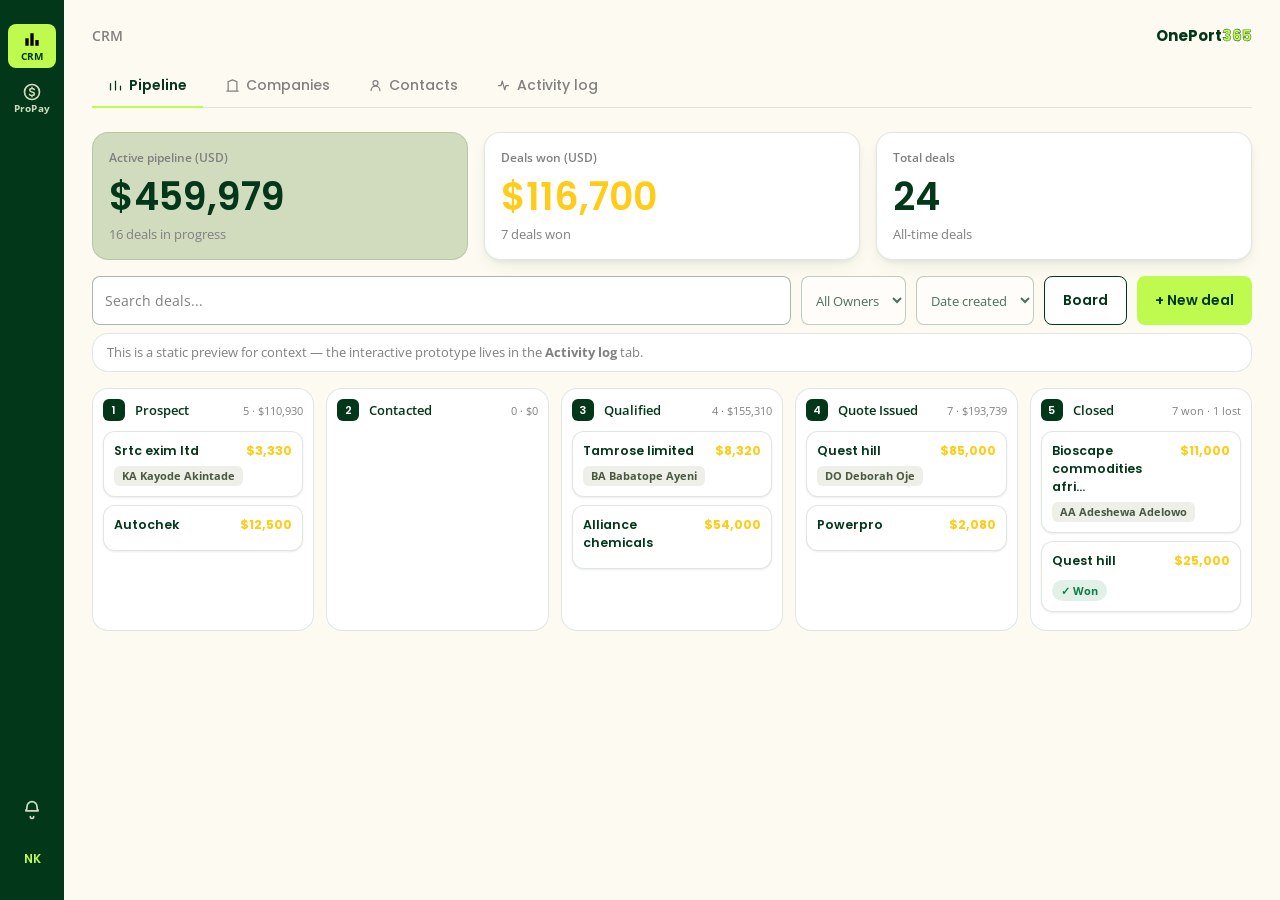
==== commit 56383a22: "Add ProPay payment tracking as a sidebar module ProPay sits next to CRM in the side nav with hash ro" ====
--- a/index.html
+++ b/index.html
@@ -3,7 +3,7 @@
 <head>
   <meta charset="UTF-8" />
   <meta name="viewport" content="width=device-width, initial-scale=1.0" />
-  <title>OnePort365 CRM — Lead &amp; Activity Prototype</title>
+  <title>OnePort365 Backoffice — CRM &amp; ProPay Prototype</title>
   <link rel="preconnect" href="https://fonts.googleapis.com" />
   <link rel="preconnect" href="https://fonts.gstatic.com" crossorigin />
   <link rel="stylesheet" href="https://fonts.googleapis.com/css2?family=Poppins:wght@400;600;700&family=Open+Sans:wght@400;500;700&display=swap" />
@@ -12,19 +12,15 @@
 <body>
   <div class="app">
     <!-- Sidebar -->
-    <aside class="sidebar">
-      <div class="sidebar-icon active" title="CRM">
+    <aside class="sidebar" aria-label="Modules">
+      <a class="sidebar-icon active" href="#crm" data-module="crm" title="CRM" aria-label="CRM">
         <svg viewBox="0 0 24 24"><path d="M4 19h4V10H4v9zm6 0h4V4h-4v15zm6 0h4v-7h-4v7z"/></svg>
-      </div>
-      <div class="sidebar-icon" title="Pipeline">
-        <svg viewBox="0 0 24 24"><path d="M3 6h18M3 12h12M3 18h6" stroke="currentColor" stroke-width="2" fill="none" stroke-linecap="round"/></svg>
-      </div>
-      <div class="sidebar-icon" title="Contacts">
-        <svg viewBox="0 0 24 24"><path d="M12 12a4 4 0 100-8 4 4 0 000 8zm-7 8a7 7 0 0114 0" stroke="currentColor" stroke-width="2" fill="none" stroke-linecap="round"/></svg>
-      </div>
-      <div class="sidebar-icon" title="Companies">
-        <svg viewBox="0 0 24 24"><path d="M3 21h18M5 21V6l7-3 7 3v15M9 9h1M14 9h1M9 13h1M14 13h1M9 17h1M14 17h1" stroke="currentColor" stroke-width="2" fill="none" stroke-linecap="round"/></svg>
-      </div>
+        <span class="sidebar-label">CRM</span>
+      </a>
+      <a class="sidebar-icon" href="#propay" data-module="propay" title="ProPay — payment tracking" aria-label="ProPay">
+        <svg viewBox="0 0 24 24"><circle cx="12" cy="12" r="9" stroke="currentColor" stroke-width="2" fill="none"/><path d="M14.8 9.2c-.5-.8-1.5-1.3-2.8-1.3-1.6 0-2.7.8-2.7 2s1.1 1.7 2.7 2.1c1.7.4 2.9.9 2.9 2.2s-1.2 2.1-2.9 2.1c-1.4 0-2.5-.6-3-1.5M12 6.3v1.6M12 16.3v1.5" stroke="currentColor" stroke-width="1.8" fill="none" stroke-linecap="round"/></svg>
+        <span class="sidebar-label">ProPay</span>
+      </a>
       <div class="sidebar-spacer"></div>
       <div class="sidebar-icon" title="Notifications">
         <svg viewBox="0 0 24 24"><path d="M6 8a6 6 0 1112 0c0 4 2 5 2 5H4s2-1 2-5zM10 20a2 2 0 004 0" stroke="currentColor" stroke-width="2" fill="none" stroke-linecap="round"/></svg>
@@ -36,12 +32,12 @@
     <main class="main">
       <header class="topbar">
         <div class="topbar-title">
-          <input type="checkbox" disabled />
-          <span>CRM</span>
+          <span id="topbarTitle">CRM</span>
         </div>
         <div class="brand">OnePort<span>365</span></div>
       </header>
 
+      <div class="module active" id="module-crm">
       <nav class="tabs">
         <button class="tab-btn active" data-tab="pipeline">
           <svg viewBox="0 0 24 24" class="tab-icon"><path d="M4 19V9M12 19V5M20 19v-6" stroke="currentColor" stroke-width="2" fill="none" stroke-linecap="round"/></svg>
@@ -55,10 +51,6 @@
           <svg viewBox="0 0 24 24" class="tab-icon"><path d="M12 12a4 4 0 100-8 4 4 0 000 8zm-7 8a7 7 0 0114 0" stroke="currentColor" stroke-width="2" fill="none" stroke-linecap="round"/></svg>
           Contacts
         </button>
-        <button class="tab-btn" data-tab="lead">
-          <svg viewBox="0 0 24 24" class="tab-icon"><path d="M4 5h16l-6 8v5l-4 2v-7L4 5z" stroke="currentColor" stroke-width="2" fill="none" stroke-linejoin="round"/></svg>
-          Lead
-        </button>
         <button class="tab-btn" data-tab="activity">
           <svg viewBox="0 0 24 24" class="tab-icon"><path d="M4 12h4l2-7 4 14 2-7h4" stroke="currentColor" stroke-width="2" fill="none" stroke-linecap="round" stroke-linejoin="round"/></svg>
           Activity log
@@ -132,116 +124,6 @@
         <div class="empty-stub">
           <h3>Contacts</h3>
           <p>Not part of this prototype. See the <strong>Activity log</strong> tab for the interactive flow.</p>
-        </div>
-      </section>
-
-      <!-- LEAD TAB -->
-      <section class="tab-panel" id="panel-lead">
-        <!-- Lead list -->
-        <div id="leadListView">
-          <div class="stat-cards">
-            <div class="stat-card highlight">
-              <div class="stat-label">New leads</div>
-              <div class="stat-value" id="leadStatTotal">0</div>
-              <div class="stat-sub">From website enquiries</div>
-            </div>
-            <div class="stat-card">
-              <div class="stat-label">Awaiting assignment</div>
-              <div class="stat-value gold" id="leadStatUnassigned">0</div>
-              <div class="stat-sub">Not yet with a sales team member</div>
-            </div>
-            <div class="stat-card">
-              <div class="stat-label">Assigned</div>
-              <div class="stat-value" id="leadStatAssigned">0</div>
-              <div class="stat-sub">With the sales team</div>
-            </div>
-          </div>
-
-          <div class="activity-toolbar">
-            <input type="search" id="leadSearch" class="search-input" placeholder="Search by name, company, email or phone..." />
-            <label class="field-inline">
-              <span>Shipment mode</span>
-              <select id="leadModeFilter">
-                <option value="all">All modes</option>
-              </select>
-            </label>
-            <label class="field-inline">
-              <span>Assigned to</span>
-              <select id="leadAssigneeFilter">
-                <option value="all">Everyone</option>
-                <option value="unassigned">Unassigned</option>
-              </select>
-            </label>
-          </div>
-
-          <p class="muted table-count" id="leadCountLabel">Showing all leads</p>
-
-          <div class="table-wrap">
-            <table class="activity-table lead-table">
-              <thead>
-                <tr>
-                  <th>Customer full name</th>
-                  <th>Company name</th>
-                  <th>Company address</th>
-                  <th>Phone number</th>
-                  <th>Email</th>
-                  <th>Country</th>
-                  <th>Shipment mode</th>
-                  <th>Assigned to</th>
-                  <th class="action-col">Action</th>
-                </tr>
-              </thead>
-              <tbody id="leadTableBody">
-                <!-- rendered by leads.js -->
-              </tbody>
-            </table>
-            <div class="table-empty" id="leadEmptyState" hidden>No leads match your search or filters.</div>
-          </div>
-        </div>
-
-        <!-- Lead view page -->
-        <div id="leadDetailView" hidden>
-          <button type="button" class="back-link" id="leadBackBtn">
-            <svg viewBox="0 0 24 24" aria-hidden="true"><path d="M15 18l-6-6 6-6" stroke="currentColor" stroke-width="2" fill="none" stroke-linecap="round" stroke-linejoin="round"/></svg>
-            Back to leads
-          </button>
-
-          <div class="lead-hero">
-            <span class="lead-hero-avatar" id="leadDetailAvatar"></span>
-            <div class="lead-hero-text">
-              <h2 id="leadDetailName"></h2>
-              <p class="muted" id="leadDetailCompany"></p>
-            </div>
-            <div class="lead-hero-chips" id="leadDetailChips"></div>
-          </div>
-
-          <div class="lead-detail-grid">
-            <div class="panel-card">
-              <div class="eyebrow">Lead details</div>
-              <dl class="detail-list" id="leadDetailList">
-                <!-- rendered by leads.js -->
-              </dl>
-            </div>
-
-            <div class="panel-card assign-card">
-              <div class="eyebrow">Assign to sales team</div>
-              <p class="muted assign-help">Pick a sales team member to own this lead. They'll see it in their queue.</p>
-
-              <div class="assign-current" id="leadAssignCurrent"></div>
-
-              <div class="field">
-                <label class="op-input-wrap" for="leadAssignSelect">
-                  <span class="op-notch">Sales team <span class="req">*</span></span>
-                  <select id="leadAssignSelect">
-                    <option value="">Select a sales team member</option>
-                  </select>
-                </label>
-                <p class="field-error" id="leadAssignError" hidden>Select a sales team member to assign this lead.</p>
-              </div>
-
-              <button type="button" class="btn btn-primary btn-block" id="leadAssignBtn">Assign lead</button>
-            </div>
-          </div>
         </div>
       </section>
 
@@ -294,6 +176,10 @@
           <div class="table-empty" id="tableEmptyState" hidden>No activity logged yet — click “Add activity” to log the first one.</div>
         </div>
       </section>
+      </div>
+
+      <!-- PROPAY MODULE (rendered by propay.js) -->
+      <div class="module" id="module-propay"></div>
     </main>
   </div>
 
@@ -398,7 +284,17 @@
 
   <div class="toast" id="toast" hidden></div>
 
+  <!-- ProPay: View more drawer -->
+  <div class="drawer-overlay" id="ppDrawerOverlay" hidden>
+    <aside class="drawer" role="dialog" aria-modal="true" aria-labelledby="ppDrawerTitle" id="ppDrawer"></aside>
+  </div>
+
+  <!-- ProPay: comments modal -->
+  <div class="modal-overlay" id="ppCommentsOverlay" hidden>
+    <div class="modal" role="dialog" aria-modal="true" aria-labelledby="ppCommentsTitle" id="ppCommentsModal"></div>
+  </div>
+
   <script src="app.js"></script>
-  <script src="leads.js"></script>
+  <script src="propay.js"></script>
 </body>
 </html>
--- a/styles.css
+++ b/styles.css
@@ -41,14 +41,25 @@
 }
 
 .sidebar-icon {
-  width: 40px;
-  height: 40px;
-  display: flex;
+  width: 48px;
+  min-height: 40px;
+  display: flex;
+  flex-direction: column;
   align-items: center;
   justify-content: center;
+  gap: 2px;
+  padding: 6px 0;
   border-radius: var(--op-radius-md);
   color: var(--op-light-green);
   cursor: pointer;
+  text-decoration: none;
+}
+.sidebar-label {
+  font-family: var(--op-font-body);
+  font-size: 9.5px;
+  font-weight: 700;
+  letter-spacing: .02em;
+  line-height: 1;
 }
 
 .sidebar-icon svg { width: 20px; height: 20px; }
@@ -106,12 +117,9 @@
   gap: 6px;
   border-bottom: 1px solid var(--op-border-card);
   margin-bottom: var(--op-space-6);
-  overflow-x: auto;
 }
 
 .tab-btn {
-  white-space: nowrap;
-  flex-shrink: 0;
   display: flex;
   align-items: center;
   gap: 6px;
@@ -136,6 +144,9 @@
   font-weight: 600;
 }
 
+.module { display: none; }
+.module.active { display: block; }
+
 .tab-panel { display: none; }
 .tab-panel.active { display: block; }
 
@@ -293,6 +304,8 @@
 }
 .btn-primary { background: var(--op-accent-lime); color: var(--op-dark-green); }
 .btn-primary:hover { background: var(--op-accent-lime-hover); }
+.btn-solid { background: var(--op-dark-green); color: var(--op-accent-lime); }
+.btn-solid:hover { background: #03571f; }
 .btn-outline { background: var(--op-white); border: 1.5px solid var(--op-dark-green); color: var(--op-dark-green); }
 .btn-outline:hover { background: var(--op-dark-green); color: var(--op-accent-lime); }
 .btn-ghost { background: transparent; color: var(--op-dark-green); border: none; text-decoration: underline; text-underline-offset: 2px; font-family: var(--op-font-body); font-weight: 700; padding: 9px 4px; }
@@ -521,116 +534,250 @@
   z-index: 60;
 }
 
-
-/* Lead */
-.table-count { margin-bottom: var(--op-space-3); }
-.lead-table { min-width: 1080px; }
-.lead-table td { white-space: nowrap; }
-.lead-table td.wrap-cell { white-space: normal; min-width: 180px; max-width: 240px; color: var(--op-silver-dark); }
-.lead-table tbody tr { cursor: pointer; }
-.lead-email { color: var(--op-dark-green); }
-
-.assignee-chip {
+/* ---------- ProPay ---------- */
+.sr-only { position: absolute; width: 1px; height: 1px; overflow: hidden; clip: rect(0 0 0 0); white-space: nowrap; }
+
+.pp-eyebrow {
+  margin: 0 0 4px;
+  font-size: 11px;
+  font-weight: 700;
+  text-transform: uppercase;
+  letter-spacing: .1em;
+  color: var(--op-silver-light);
+}
+.pp-muted { color: var(--op-silver-light); font-size: 12px; }
+.pp-stats .stat-value { font-size: 28px; }
+
+/* Payables / Receivables segmented filter — tab/filter-chip pattern */
+.pp-segmented { display: flex; gap: 6px; }
+.pp-seg {
+  padding: 8px 18px;
+  border-radius: var(--op-radius-md);
+  border: 1.5px solid var(--op-dark-green);
+  background: var(--op-white);
+  color: var(--op-dark-green);
+  font-family: var(--op-font-display);
+  font-size: 13px;
+  font-weight: 600;
+  cursor: pointer;
+}
+.pp-seg.active { background: var(--op-light-green); border-color: var(--op-light-green); }
+
+.pp-filter { position: relative; }
+.pp-filter-btn {
   display: inline-flex; align-items: center; gap: 6px;
-  font-size: 12.5px; font-weight: 700; color: var(--op-dark-green);
-}
-.assignee-chip .owner-avatar { width: 24px; height: 24px; font-size: 10px; }
-.status-Unassigned { background: var(--op-chip-warning-bg); color: var(--op-chip-warning-text); }
-.status-Assigned { background: var(--op-chip-success-bg); color: var(--op-chip-success-text); }
-
-.back-link {
+  padding: 8px 12px;
+  border-radius: var(--op-radius-md);
+  border: 1.5px solid var(--op-border-input);
+  background: var(--op-white);
+  color: var(--op-dark-green);
+  font-family: var(--op-font-body);
+  font-size: 13px; font-weight: 600;
+  cursor: pointer;
+}
+.pp-filter-btn svg { width: 16px; height: 16px; }
+.pp-filter-btn:hover, .pp-filter-btn.is-on { border-color: var(--op-dark-green); }
+.pp-filter-btn.is-on { background: var(--op-light-green); }
+.pp-filter-pop {
+  position: absolute; right: 0; top: calc(100% + 6px);
+  z-index: 20;
+  min-width: 200px;
+  background: var(--op-white);
+  border: 1px solid var(--op-border-card);
+  border-radius: var(--op-radius-lg);
+  box-shadow: var(--op-elevation-3);
+  padding: 8px;
+}
+.pp-pop-label { margin: 4px 8px 6px; font-size: 11px; font-weight: 700; text-transform: uppercase; letter-spacing: .09em; color: var(--op-silver-light); }
+.pp-filter-opt {
+  display: block; width: 100%; text-align: left;
+  border: none; background: none;
+  padding: 8px 10px;
+  border-radius: var(--op-radius-sm);
+  font-family: var(--op-font-body); font-size: 13px;
+  color: var(--op-dark-green);
+  cursor: pointer;
+}
+.pp-filter-opt:hover { background: var(--op-chip-neutral-bg); }
+.pp-filter-opt.active { background: var(--op-light-green); font-weight: 700; }
+
+/* Compact table */
+.pp-table { min-width: 1040px; }
+.pp-table th { padding: 10px 12px; font-size: 10.5px; }
+.pp-table td { padding: 10px 12px; font-size: 13px; }
+.pp-po { font-weight: 700; color: var(--op-silver-dark); white-space: nowrap; font-size: 12.5px; }
+.pp-num { white-space: nowrap; color: var(--op-dark-green); }
+.pp-amount { font-weight: 700; color: var(--op-dark-green); }
+.pp-sub { font-size: 11px; color: var(--op-silver-light); margin-top: 2px; }
+.pp-link {
+  font-weight: 700;
+  color: var(--op-dark-green);
+  text-decoration: none;
+  border-bottom: 1.5px solid var(--op-dark-green);
+}
+.pp-link:hover { color: var(--op-success); border-color: var(--op-success); }
+
+.pp-chip {
   display: inline-flex; align-items: center; gap: 4px;
-  border: none; background: none; padding: 4px 0; margin-bottom: var(--op-space-4);
-  font-family: var(--op-font-body); font-weight: 700; font-size: 13.5px;
-  color: var(--op-dark-green); cursor: pointer;
-}
-.back-link svg { width: 16px; height: 16px; }
-.back-link:hover { color: var(--op-success); }
-
-.lead-hero {
-  display: flex; align-items: center; gap: var(--op-space-4);
-  background: var(--op-dark-green); color: var(--op-cream);
-  border-radius: var(--op-radius-xl); padding: var(--op-space-6);
-  box-shadow: var(--op-elevation-hero);
-  margin-bottom: var(--op-space-4);
-  flex-wrap: wrap;
-}
-.lead-hero-avatar {
-  width: 62px; height: 62px; border-radius: var(--op-radius-xl);
-  display: grid; place-items: center; flex-shrink: 0;
-  font-family: var(--op-font-display); font-weight: 600; font-size: 20px;
-}
-.lead-hero-text { flex: 1; min-width: 200px; }
-.lead-hero h2 { margin: 0 0 4px; font-family: var(--op-font-display); font-weight: 600; font-size: 24px; color: var(--op-cream); }
-.lead-hero .muted { color: var(--op-light-green); font-size: 14px; }
-.lead-hero-chips { display: flex; gap: 8px; flex-wrap: wrap; }
-
-.lead-detail-grid {
-  display: grid;
-  grid-template-columns: minmax(0, 2fr) minmax(280px, 1fr);
-  gap: var(--op-space-4);
-  align-items: start;
-}
-.panel-card {
+  padding: 4px 9px;
+  border-radius: var(--op-radius-sm);
+  font-size: 11.5px; font-weight: 700;
+  white-space: nowrap;
+}
+.pp-chip-success { background: var(--op-chip-success-bg); color: var(--op-chip-success-text); }
+.pp-chip-error { background: var(--op-chip-error-bg); color: var(--op-chip-error-text); }
+
+.pp-st-awaiting { background: var(--op-chip-warning-bg); color: var(--op-chip-warning-text); }
+.pp-st-approved { background: var(--op-chip-success-bg); color: var(--op-chip-success-text); }
+.pp-st-part { background: var(--op-chip-mode-bg); color: var(--op-chip-mode-text); }
+.pp-st-paid { background: var(--op-chip-enterprise-bg); color: var(--op-chip-enterprise-text); }
+.pp-st-rejected { background: var(--op-chip-error-bg); color: var(--op-chip-error-text); }
+
+.pp-icons { white-space: nowrap; }
+.pp-icon-btn {
+  position: relative;
+  display: inline-flex; align-items: center; justify-content: center;
+  width: 30px; height: 30px;
+  border: 1px solid var(--op-border-card);
+  border-radius: var(--op-radius-md);
+  background: var(--op-white);
+  color: var(--op-dark-green);
+  cursor: pointer;
+  vertical-align: middle;
+}
+.pp-icon-btn svg { width: 16px; height: 16px; }
+.pp-icon-btn:hover { border-color: var(--op-dark-green); }
+.pp-icon-btn.attention { border-color: var(--op-gold); background: var(--op-chip-warning-bg); }
+.pp-count {
+  position: absolute; top: -6px; right: -6px;
+  min-width: 16px; height: 16px; padding: 0 4px;
+  border-radius: var(--op-radius-full);
+  background: var(--op-dark-green); color: var(--op-accent-lime);
+  font-size: 10px; font-weight: 700; line-height: 16px; text-align: center;
+}
+.pp-clip { display: inline-flex; vertical-align: middle; margin-left: 6px; color: var(--op-silver-light); }
+.pp-clip svg, .pp-file svg { width: 15px; height: 15px; }
+.pp-table .action-col { width: 110px; }
+
+/* Shipment detail */
+.pp-crumbs { display: flex; gap: 8px; align-items: center; font-size: 12.5px; color: var(--op-silver-light); margin-bottom: var(--op-space-4); }
+.pp-back { text-decoration: none; padding: 9px 14px; font-size: 13px; }
+.pp-ship-grid { display: grid; grid-template-columns: minmax(0, 1fr) minmax(0, 1.3fr); gap: var(--op-space-4); margin-bottom: var(--op-space-6); }
+.pp-card {
   background: var(--op-white);
   border: 1px solid var(--op-border-card);
   border-radius: var(--op-radius-xl);
+  padding: var(--op-space-4) 18px;
+  box-shadow: var(--op-elevation-2);
+}
+.pp-card-flat { box-shadow: none; background: #F4F6EF; border-radius: var(--op-radius-lg); margin-bottom: var(--op-space-4); }
+.pp-dl { display: grid; grid-template-columns: 110px 1fr; gap: 10px 12px; margin: 8px 0 0; font-size: 13.5px; }
+.pp-dl dt { color: var(--op-silver-light); }
+.pp-dl dd { margin: 0; color: var(--op-dark-green); font-weight: 600; }
+.pp-margin { margin: 14px 0 0; font-size: 13.5px; color: var(--op-silver-dark); }
+.pp-margin strong { font-family: var(--op-font-display); font-size: 18px; color: var(--op-success); }
+.pp-margin strong.pp-neg { color: var(--op-error); }
+.pp-h3 { font-family: var(--op-font-display); font-weight: 600; font-size: 18px; color: var(--op-dark-green); margin: 0 0 var(--op-space-3); }
+
+/* Comparison chart */
+.pp-chart { display: flex; flex-direction: column; gap: 12px; margin-top: 10px; }
+.pp-bar-meta { display: flex; justify-content: space-between; gap: 10px; font-size: 12.5px; margin-bottom: 5px; }
+.pp-bar-label { font-weight: 700; color: var(--op-dark-green); }
+.pp-bar-value { font-weight: 700; color: var(--op-dark-green); white-space: nowrap; }
+.pp-bar-track { height: 12px; border-radius: var(--op-radius-full); background: var(--op-chip-neutral-bg); overflow: hidden; }
+.pp-bar { height: 100%; border-radius: var(--op-radius-full); }
+
+/* View-more drawer */
+.drawer-overlay {
+  position: fixed; inset: 0;
+  background: rgba(2, 56, 25, .45);
+  z-index: 45;
+  display: flex; justify-content: flex-end;
+}
+.drawer {
+  width: 100%; max-width: 520px; height: 100%;
+  overflow-y: auto;
+  background: var(--op-white);
   padding: var(--op-space-6);
-  box-shadow: var(--op-elevation-2);
-}
-.eyebrow {
-  font-size: 11px; font-weight: 700; text-transform: uppercase; letter-spacing: .1em;
-  color: var(--op-silver-light); margin-bottom: var(--op-space-4);
-}
-
-.detail-list {
-  display: grid;
-  grid-template-columns: repeat(2, minmax(0, 1fr));
-  margin: 0;
-  column-gap: var(--op-space-6);
-}
-.detail-item {
-  padding: 14px 0;
-  border-bottom: 1px solid var(--op-border-divider);
-  min-width: 0;
-}
-.detail-item.full { grid-column: 1 / -1; }
-.detail-item dt {
-  font-size: 11px; font-weight: 700; text-transform: uppercase; letter-spacing: .09em;
-  color: var(--op-silver-light); margin-bottom: 6px;
-}
-.detail-item dd {
-  margin: 0; font-size: 14.5px; color: var(--op-dark-green); font-weight: 600;
-  overflow-wrap: anywhere;
-}
-.detail-item dd a { color: var(--op-dark-green); text-decoration: none; border-bottom: 1.5px solid var(--op-dark-green); }
-
-.assign-card { position: sticky; top: var(--op-space-6); }
-.assign-help { margin: -8px 0 var(--op-space-4); }
-.assign-current {
-  display: flex; align-items: center; gap: 10px;
-  background: #F4F6EF; border: 1px solid rgba(2, 56, 25, .1);
-  border-radius: var(--op-radius-lg); padding: 9px 12px;
-  margin-bottom: var(--op-space-6);
-}
-.assign-current .owner-avatar { width: 34px; height: 34px; border-radius: 9px; font-size: 12px; }
-.assign-current-name { font-weight: 700; font-size: 14px; color: var(--op-dark-green); }
-.assign-current-role { font-size: 12px; color: var(--op-silver-light); }
-.assign-current.is-empty .owner-avatar { background: var(--op-chip-neutral-bg); color: var(--op-silver-light); }
-
-.field-error { color: var(--op-error); font-size: 11.5px; margin: 6px 0 0; }
-.btn-block { width: 100%; }
+  box-shadow: var(--op-elevation-3);
+}
+.pp-section { border-top: 1px solid var(--op-border-divider); padding-top: var(--op-space-4); margin-top: var(--op-space-4); }
+.pp-section-head { display: flex; justify-content: space-between; align-items: baseline; gap: 10px; flex-wrap: wrap; margin-bottom: 8px; }
+.pp-details { list-style: none; margin: 8px 0 0; padding: 0; }
+.pp-details li { display: grid; grid-template-columns: 24px 110px 1fr; gap: 8px; align-items: center; padding: 8px 0; border-bottom: 1px solid var(--op-border-divider); font-size: 13.5px; }
+.pp-details li:last-child { border-bottom: none; }
+.pp-idx {
+  width: 22px; height: 22px; border-radius: var(--op-radius-sm);
+  background: var(--op-dark-green); color: #fff;
+  display: grid; place-items: center;
+  font-family: var(--op-font-display); font-size: 11px; font-weight: 600;
+}
+.pp-dk { color: var(--op-silver-light); }
+.pp-dv { color: var(--op-dark-green); font-weight: 600; display: flex; flex-wrap: wrap; gap: 6px; align-items: center; }
+.pp-file { display: inline-flex; align-items: center; gap: 5px; }
+.pp-due { color: var(--op-dark-green); }
+
+.pp-approve {
+  display: flex; align-items: center; justify-content: space-between; gap: 10px; flex-wrap: wrap;
+  background: var(--op-chip-warning-bg);
+  border-radius: var(--op-radius-lg);
+  padding: 10px 12px;
+  margin-bottom: var(--op-space-4);
+}
+.btn.pp-sm { padding: 8px 14px; font-size: 13px; }
+.pp-block { width: 100%; }
+
+.pp-progress { height: 8px; border-radius: var(--op-radius-full); background: var(--op-chip-neutral-bg); overflow: hidden; margin-bottom: 10px; }
+.pp-progress div { height: 100%; background: var(--op-success); border-radius: var(--op-radius-full); }
+.pp-history { list-style: none; margin: 0 0 12px; padding: 0; }
+.pp-history li { display: flex; justify-content: space-between; gap: 10px; flex-wrap: wrap; padding: 8px 0; border-bottom: 1px solid var(--op-border-divider); font-size: 13px; color: var(--op-dark-green); }
+.pp-empty-note { margin: 4px 0 12px; }
+
+.pp-pay-form { margin-top: 8px; }
+.pp-radio-row { display: flex; gap: 18px; margin-bottom: var(--op-space-4); flex-wrap: wrap; }
+.pp-radio { display: inline-flex; align-items: center; gap: 8px; font-size: 13.5px; font-weight: 600; color: var(--op-dark-green); cursor: pointer; }
+.pp-radio input {
+  appearance: none; -webkit-appearance: none;
+  width: 22px; height: 22px; margin: 0;
+  border-radius: 50%;
+  border: 1.5px solid var(--op-dark-green);
+  background: var(--op-white);
+  display: grid; place-items: center;
+  cursor: pointer;
+}
+.pp-radio input:checked { background: var(--op-accent-lime); border-color: var(--op-dark-green); }
+.pp-radio input:checked::after { content: ""; width: 8px; height: 8px; border-radius: 50%; background: var(--op-dark-green); }
+.pp-help { margin: 6px 2px 0; font-size: 11.5px; color: var(--op-silver-light); }
+.pp-help.is-error { color: var(--op-error); }
+.field input[readonly] { color: var(--op-silver-dark); }
+
+.pp-callout {
+  background: var(--op-chip-warning-bg);
+  color: var(--op-chip-warning-text);
+  border-radius: var(--op-radius-md);
+  padding: 10px 12px;
+  font-size: 12.5px; font-weight: 600;
+  margin-bottom: 12px;
+}
+
+/* Comments */
+.pp-comments { list-style: none; margin: 0 0 12px; padding: 0; }
+.pp-comment { padding: 10px 0; border-bottom: 1px solid var(--op-border-divider); }
+.pp-comment.is-reply { margin-left: 24px; padding-left: 12px; border-left: 2px solid var(--op-light-green); }
+.pp-comment p { margin: 6px 0 0; font-size: 13.5px; color: var(--op-silver-dark); line-height: 1.5; }
+.pp-comment-head { display: flex; align-items: center; gap: 8px; flex-wrap: wrap; font-size: 13px; color: var(--op-dark-green); }
+.pp-av { width: 24px; height: 24px; font-size: 10px; }
+.pp-role { font-size: 10.5px; font-weight: 700; padding: 2px 7px; border-radius: var(--op-radius-sm); background: var(--op-chip-neutral-bg); color: var(--op-chip-neutral-text); }
+.pp-quote { font-size: 12px !important; color: var(--op-silver-light) !important; }
+.pp-reply { padding: 4px 0; font-size: 12.5px; }
+.pp-replying { font-size: 12.5px; color: var(--op-silver-dark); margin: 0 0 10px; }
+.pp-comment-form { margin-top: 8px; }
+.pp-comment-form .field { margin-bottom: 10px; }
+.modal .status-badge { vertical-align: middle; }
 
 @media (max-width: 900px) {
-  .lead-detail-grid { grid-template-columns: 1fr; }
-  .assign-card { position: static; }
-}
-@media (max-width: 560px) {
-  .detail-list { grid-template-columns: 1fr; }
-  .main { padding: 16px 16px 40px; }
-}
-
-@media (max-width: 900px) {
+  .pp-ship-grid { grid-template-columns: 1fr; }
+
   .board { grid-template-columns: repeat(2, minmax(0,1fr)); }
   .stat-cards { grid-template-columns: 1fr; }
 }
